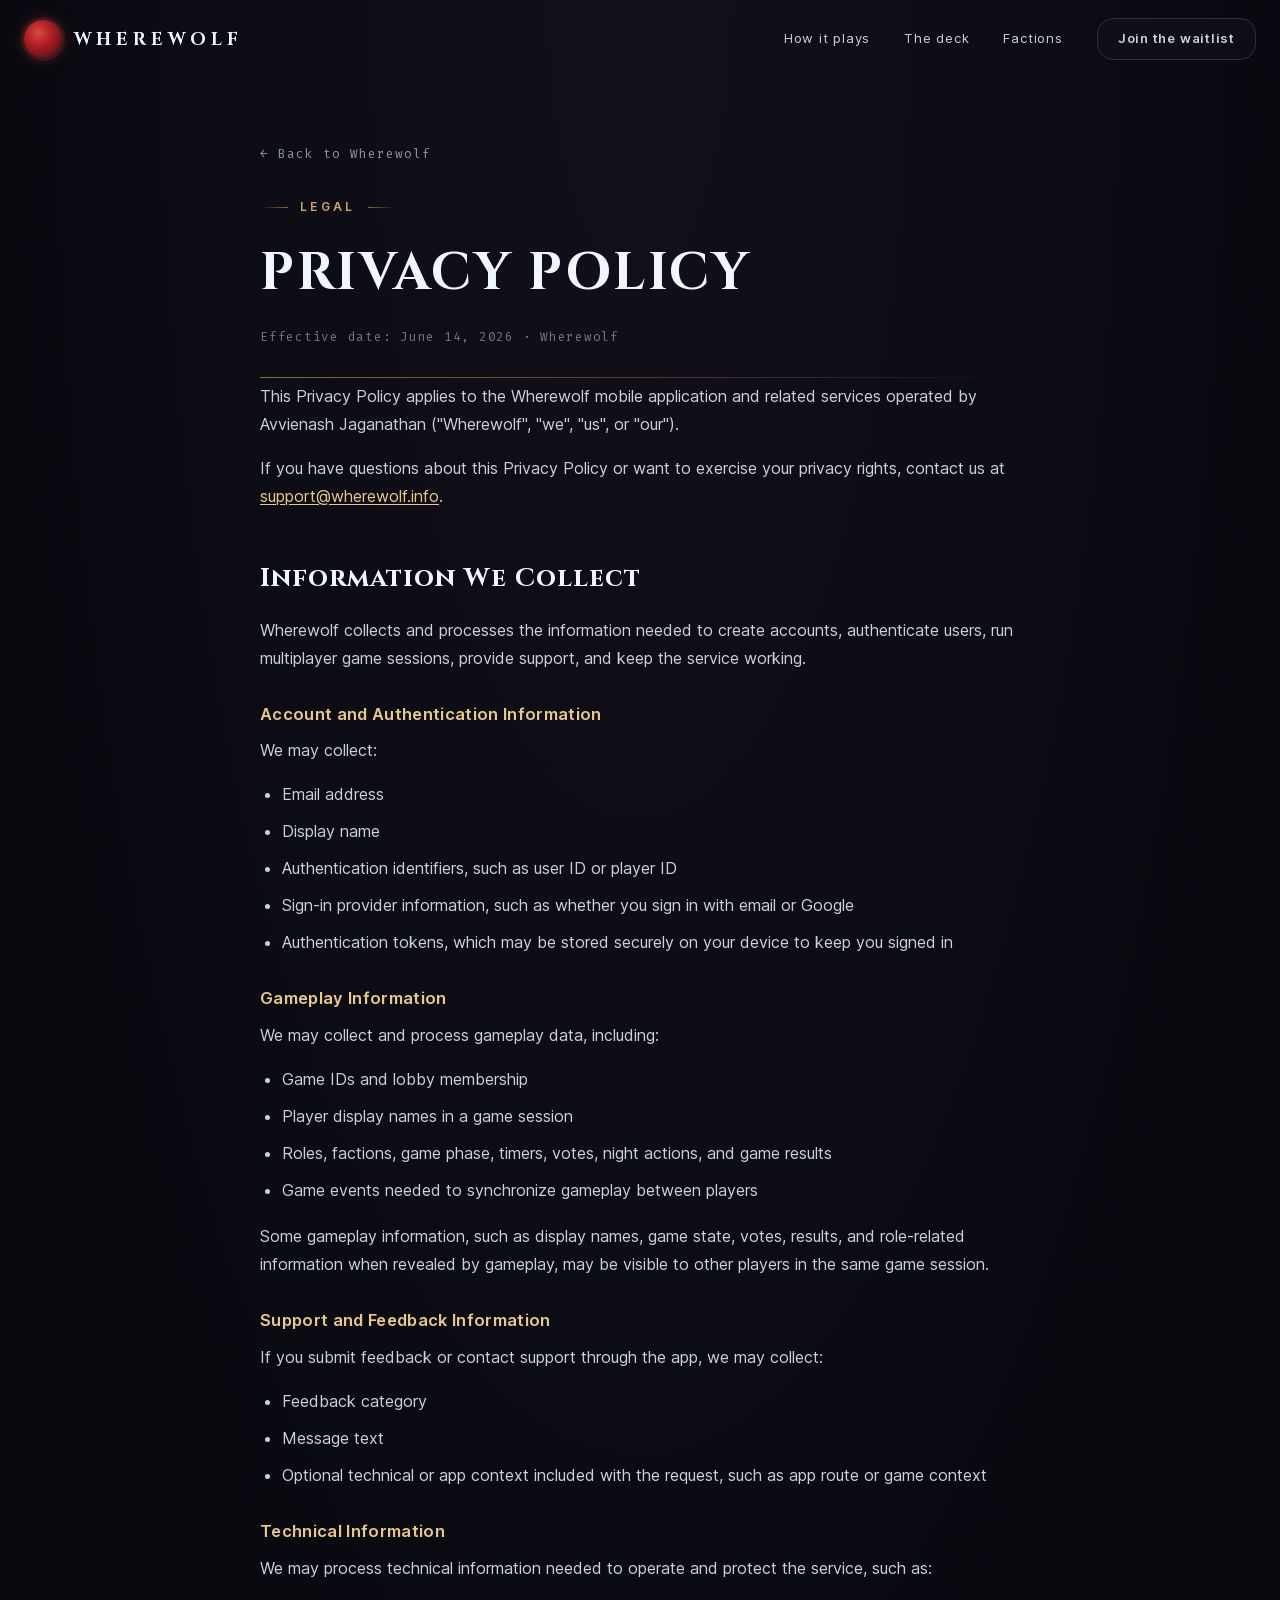
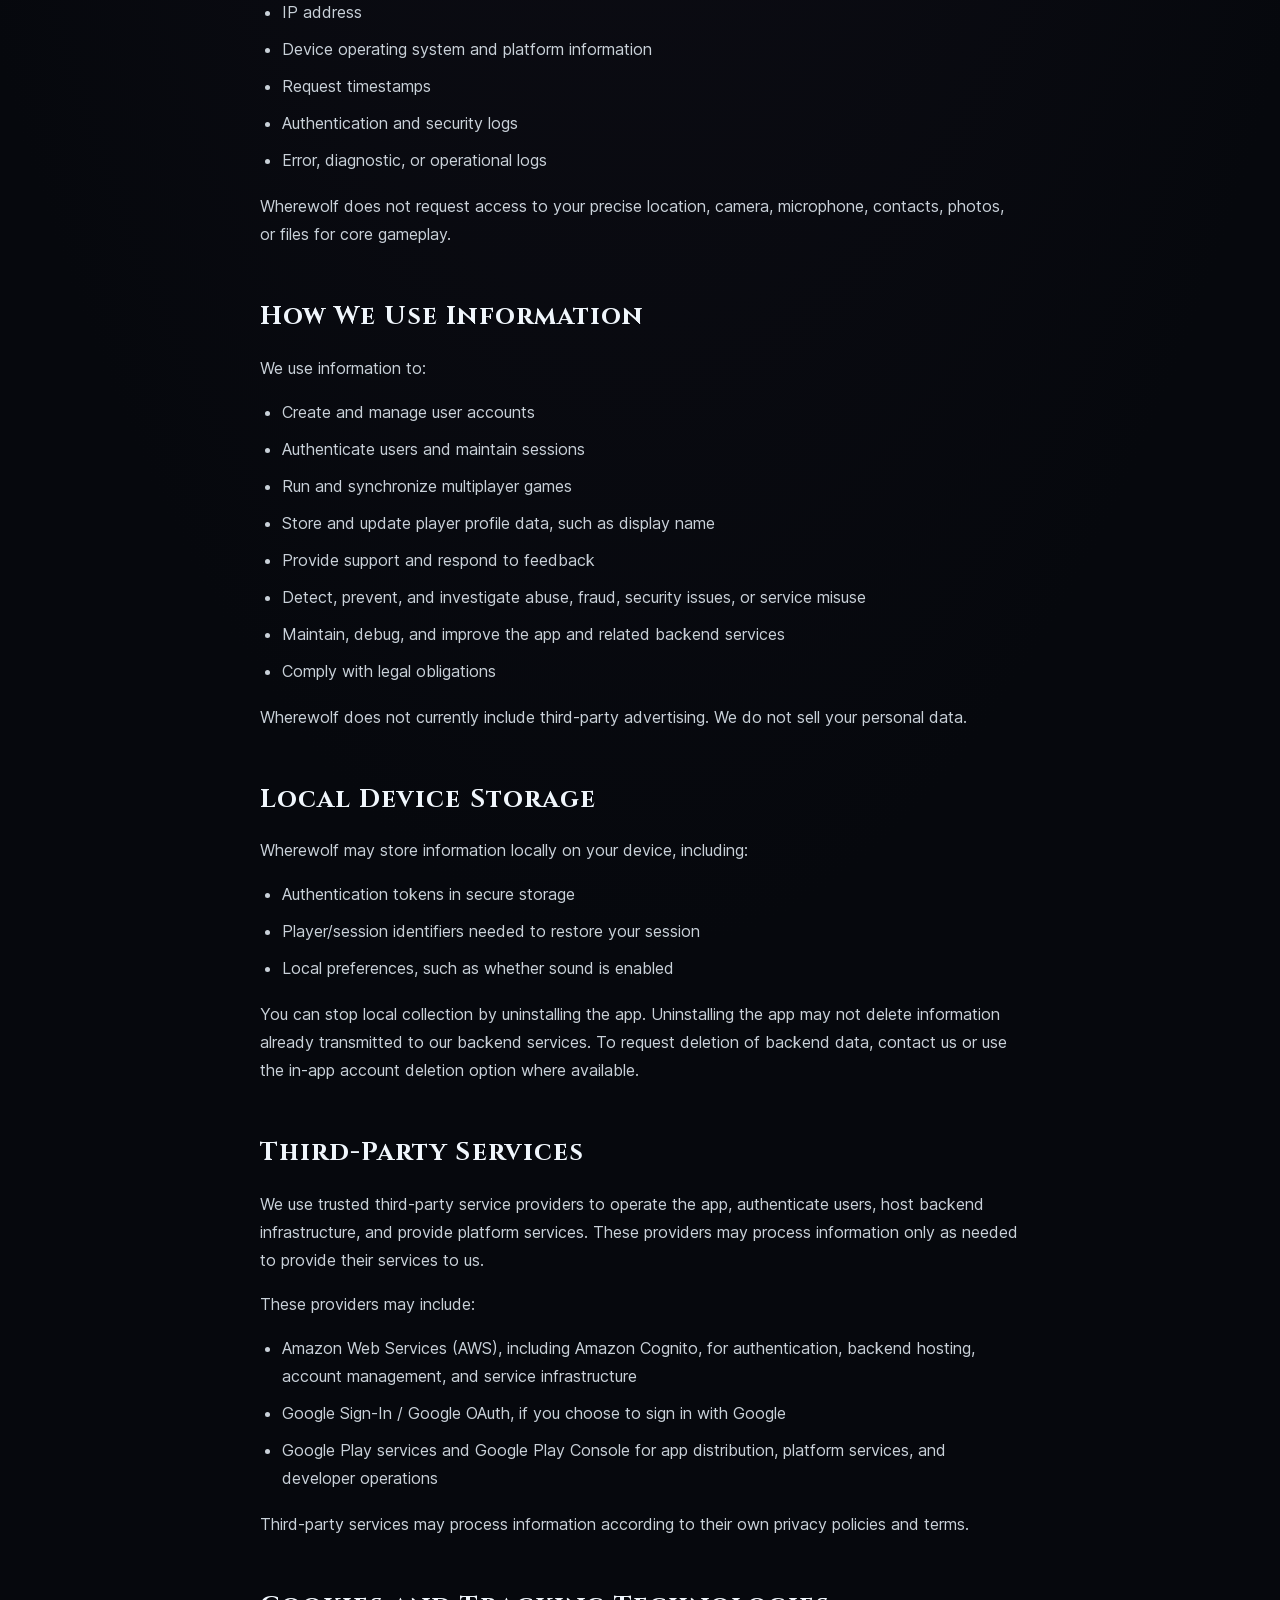
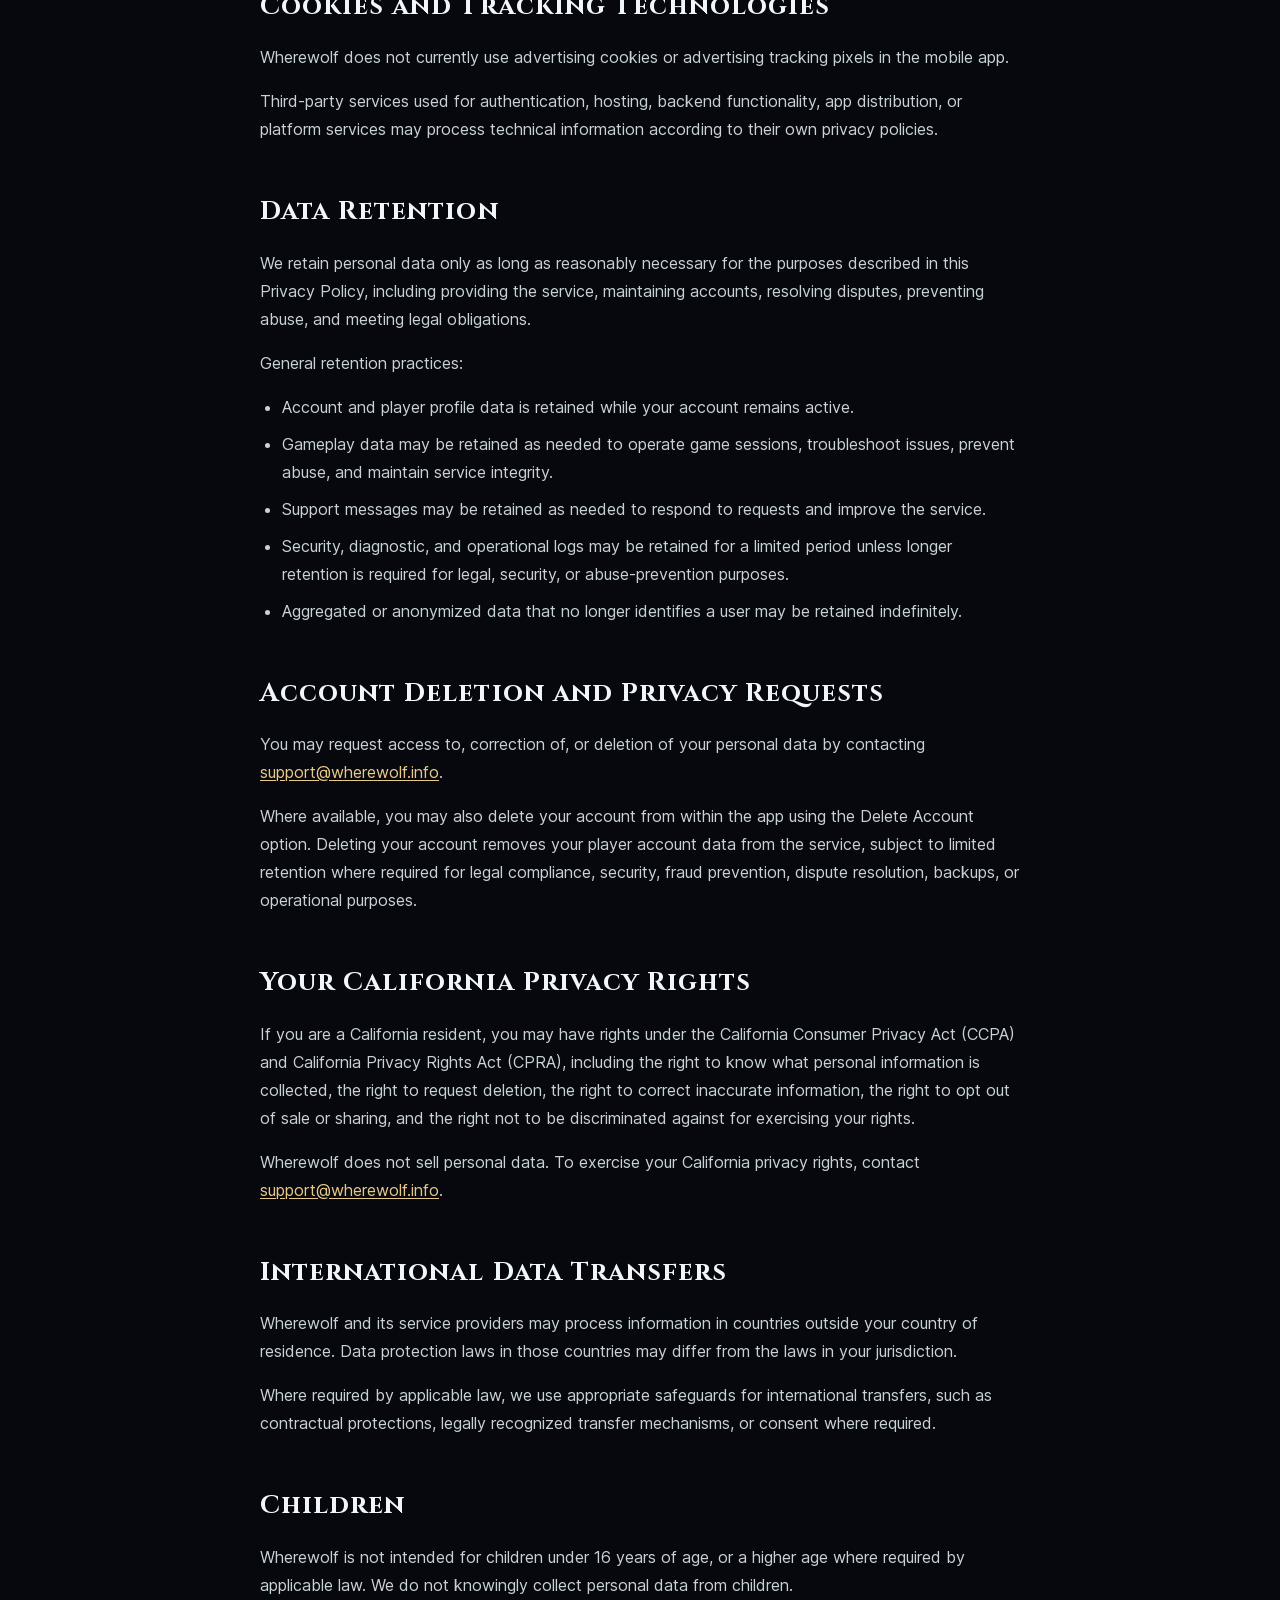
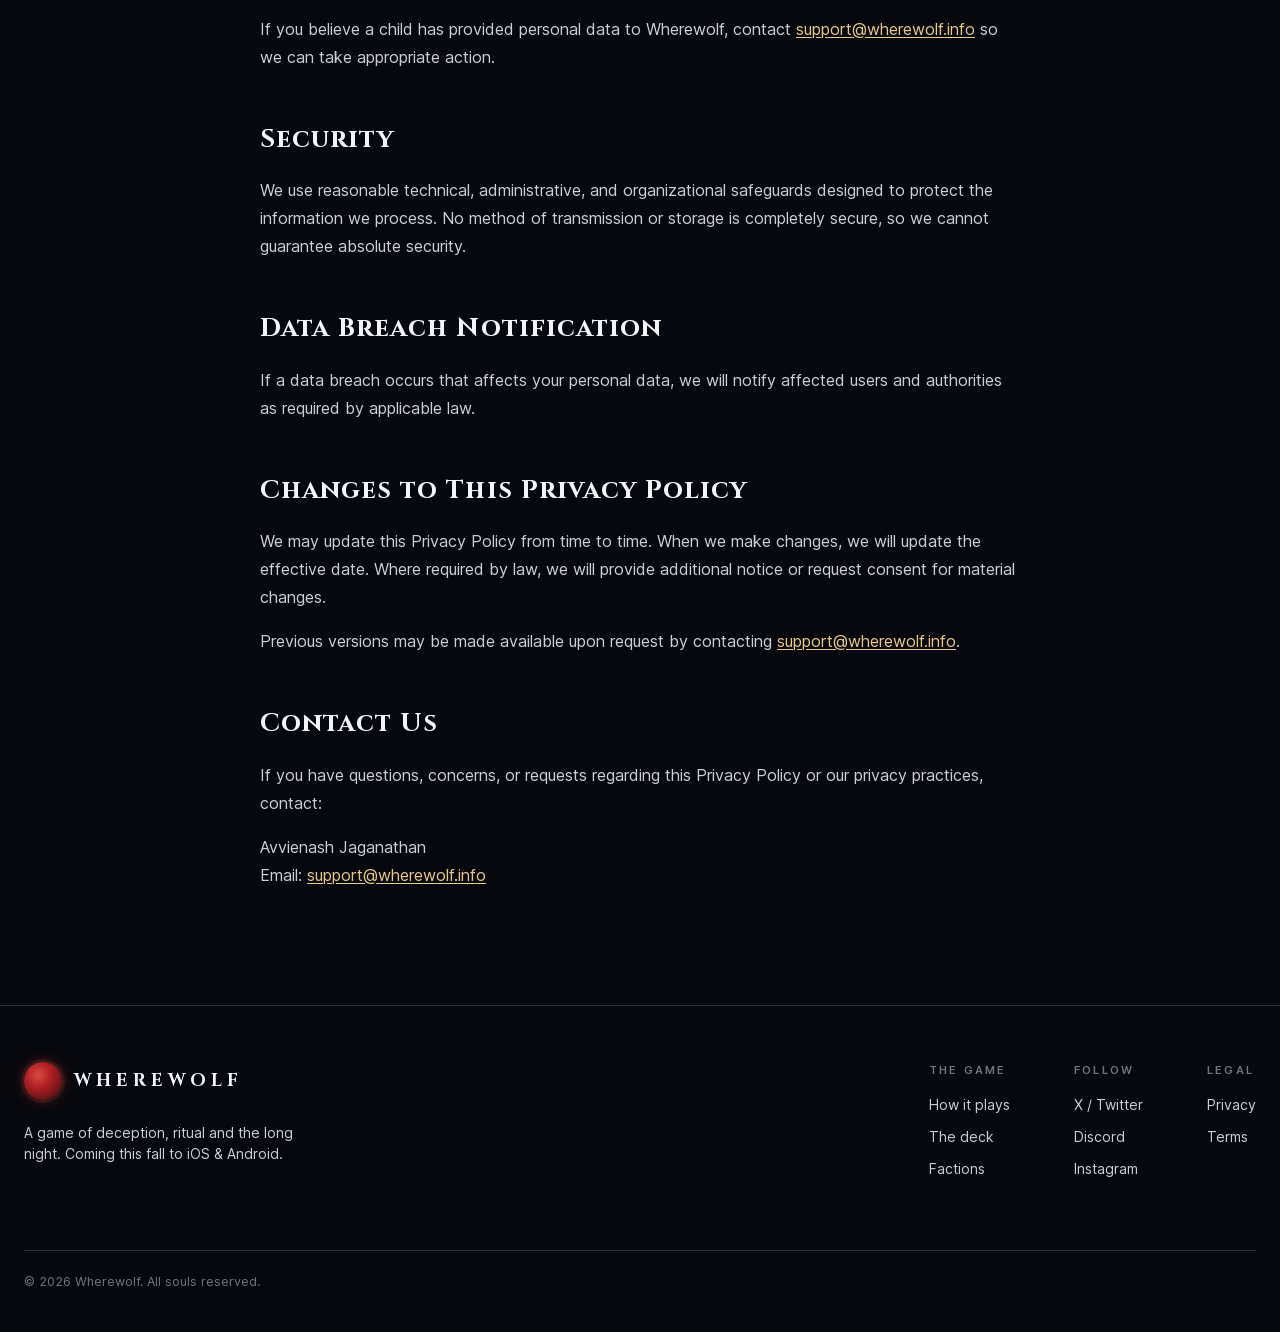
==== privacy.html @ 6dd6f6cc "Add styled Privacy Policy and Terms pages; wire footer links - New privacy.html and terms.html reuse" ====
<!DOCTYPE html>
<html lang="en">
<head>
<meta charset="UTF-8" />
<meta name="viewport" content="width=device-width, initial-scale=1.0" />
<title>Privacy Policy — Wherewolf</title>
<meta name="description" content="Privacy Policy for the Wherewolf mobile game." />
<link rel="stylesheet" href="site.css" />
<link rel="stylesheet" href="legal.css" />
</head>
<body>

<!-- NAV -->
<nav class="nav">
  <div class="wrap">
    <a class="brand" href="index.html">
      <span class="brand-mark"></span>
      <span class="brand-name">Wherewolf</span>
    </a>
    <div class="nav-links">
      <a href="index.html#loop">How it plays</a>
      <a href="index.html#deck">The deck</a>
      <a href="index.html#factions">Factions</a>
      <a href="index.html#join" class="btn btn-ghost" style="height:42px;padding:0 20px;">Join the waitlist</a>
    </div>
  </div>
</nav>

<!-- CONTENT -->
<main class="legal">
  <div class="legal-wrap">
    <a class="legal-back" href="index.html">&larr; Back to Wherewolf</a>
    <div class="legal-head">
      <span class="eyebrow dual">Legal</span>
      <h1 class="legal-title">Privacy Policy</h1>
      <p class="legal-meta">Effective date: June 14, 2026 &middot; Wherewolf</p>
    </div>
    <div class="legal-rule"></div>

    <div class="legal-body">
      <p>This Privacy Policy applies to the Wherewolf mobile application and related services operated by Avvienash Jaganathan ("Wherewolf", "we", "us", or "our").</p>
      <p>If you have questions about this Privacy Policy or want to exercise your privacy rights, contact us at <a href="mailto:support@wherewolf.info">support@wherewolf.info</a>.</p>

      <h2>Information We Collect</h2>
      <p>Wherewolf collects and processes the information needed to create accounts, authenticate users, run multiplayer game sessions, provide support, and keep the service working.</p>

      <h3>Account and Authentication Information</h3>
      <p>We may collect:</p>
      <ul>
        <li>Email address</li>
        <li>Display name</li>
        <li>Authentication identifiers, such as user ID or player ID</li>
        <li>Sign-in provider information, such as whether you sign in with email or Google</li>
        <li>Authentication tokens, which may be stored securely on your device to keep you signed in</li>
      </ul>

      <h3>Gameplay Information</h3>
      <p>We may collect and process gameplay data, including:</p>
      <ul>
        <li>Game IDs and lobby membership</li>
        <li>Player display names in a game session</li>
        <li>Roles, factions, game phase, timers, votes, night actions, and game results</li>
        <li>Game events needed to synchronize gameplay between players</li>
      </ul>
      <p>Some gameplay information, such as display names, game state, votes, results, and role-related information when revealed by gameplay, may be visible to other players in the same game session.</p>

      <h3>Support and Feedback Information</h3>
      <p>If you submit feedback or contact support through the app, we may collect:</p>
      <ul>
        <li>Feedback category</li>
        <li>Message text</li>
        <li>Optional technical or app context included with the request, such as app route or game context</li>
      </ul>

      <h3>Technical Information</h3>
      <p>We may process technical information needed to operate and protect the service, such as:</p>
      <ul>
        <li>IP address</li>
        <li>Device operating system and platform information</li>
        <li>Request timestamps</li>
        <li>Authentication and security logs</li>
        <li>Error, diagnostic, or operational logs</li>
      </ul>
      <p>Wherewolf does not request access to your precise location, camera, microphone, contacts, photos, or files for core gameplay.</p>

      <h2>How We Use Information</h2>
      <p>We use information to:</p>
      <ul>
        <li>Create and manage user accounts</li>
        <li>Authenticate users and maintain sessions</li>
        <li>Run and synchronize multiplayer games</li>
        <li>Store and update player profile data, such as display name</li>
        <li>Provide support and respond to feedback</li>
        <li>Detect, prevent, and investigate abuse, fraud, security issues, or service misuse</li>
        <li>Maintain, debug, and improve the app and related backend services</li>
        <li>Comply with legal obligations</li>
      </ul>
      <p>Wherewolf does not currently include third-party advertising. We do not sell your personal data.</p>

      <h2>Local Device Storage</h2>
      <p>Wherewolf may store information locally on your device, including:</p>
      <ul>
        <li>Authentication tokens in secure storage</li>
        <li>Player/session identifiers needed to restore your session</li>
        <li>Local preferences, such as whether sound is enabled</li>
      </ul>
      <p>You can stop local collection by uninstalling the app. Uninstalling the app may not delete information already transmitted to our backend services. To request deletion of backend data, contact us or use the in-app account deletion option where available.</p>

      <h2>Third-Party Services</h2>
      <p>We use trusted third-party service providers to operate the app, authenticate users, host backend infrastructure, and provide platform services. These providers may process information only as needed to provide their services to us.</p>
      <p>These providers may include:</p>
      <ul>
        <li>Amazon Web Services (AWS), including Amazon Cognito, for authentication, backend hosting, account management, and service infrastructure</li>
        <li>Google Sign-In / Google OAuth, if you choose to sign in with Google</li>
        <li>Google Play services and Google Play Console for app distribution, platform services, and developer operations</li>
      </ul>
      <p>Third-party services may process information according to their own privacy policies and terms.</p>

      <h2>Cookies and Tracking Technologies</h2>
      <p>Wherewolf does not currently use advertising cookies or advertising tracking pixels in the mobile app.</p>
      <p>Third-party services used for authentication, hosting, backend functionality, app distribution, or platform services may process technical information according to their own privacy policies.</p>

      <h2>Data Retention</h2>
      <p>We retain personal data only as long as reasonably necessary for the purposes described in this Privacy Policy, including providing the service, maintaining accounts, resolving disputes, preventing abuse, and meeting legal obligations.</p>
      <p>General retention practices:</p>
      <ul>
        <li>Account and player profile data is retained while your account remains active.</li>
        <li>Gameplay data may be retained as needed to operate game sessions, troubleshoot issues, prevent abuse, and maintain service integrity.</li>
        <li>Support messages may be retained as needed to respond to requests and improve the service.</li>
        <li>Security, diagnostic, and operational logs may be retained for a limited period unless longer retention is required for legal, security, or abuse-prevention purposes.</li>
        <li>Aggregated or anonymized data that no longer identifies a user may be retained indefinitely.</li>
      </ul>

      <h2>Account Deletion and Privacy Requests</h2>
      <p>You may request access to, correction of, or deletion of your personal data by contacting <a href="mailto:support@wherewolf.info">support@wherewolf.info</a>.</p>
      <p>Where available, you may also delete your account from within the app using the Delete Account option. Deleting your account removes your player account data from the service, subject to limited retention where required for legal compliance, security, fraud prevention, dispute resolution, backups, or operational purposes.</p>

      <h2>Your California Privacy Rights</h2>
      <p>If you are a California resident, you may have rights under the California Consumer Privacy Act (CCPA) and California Privacy Rights Act (CPRA), including the right to know what personal information is collected, the right to request deletion, the right to correct inaccurate information, the right to opt out of sale or sharing, and the right not to be discriminated against for exercising your rights.</p>
      <p>Wherewolf does not sell personal data. To exercise your California privacy rights, contact <a href="mailto:support@wherewolf.info">support@wherewolf.info</a>.</p>

      <h2>International Data Transfers</h2>
      <p>Wherewolf and its service providers may process information in countries outside your country of residence. Data protection laws in those countries may differ from the laws in your jurisdiction.</p>
      <p>Where required by applicable law, we use appropriate safeguards for international transfers, such as contractual protections, legally recognized transfer mechanisms, or consent where required.</p>

      <h2>Children</h2>
      <p>Wherewolf is not intended for children under 16 years of age, or a higher age where required by applicable law. We do not knowingly collect personal data from children.</p>
      <p>If you believe a child has provided personal data to Wherewolf, contact <a href="mailto:support@wherewolf.info">support@wherewolf.info</a> so we can take appropriate action.</p>

      <h2>Security</h2>
      <p>We use reasonable technical, administrative, and organizational safeguards designed to protect the information we process. No method of transmission or storage is completely secure, so we cannot guarantee absolute security.</p>

      <h2>Data Breach Notification</h2>
      <p>If a data breach occurs that affects your personal data, we will notify affected users and authorities as required by applicable law.</p>

      <h2>Changes to This Privacy Policy</h2>
      <p>We may update this Privacy Policy from time to time. When we make changes, we will update the effective date. Where required by law, we will provide additional notice or request consent for material changes.</p>
      <p>Previous versions may be made available upon request by contacting <a href="mailto:support@wherewolf.info">support@wherewolf.info</a>.</p>

      <h2>Contact Us</h2>
      <p>If you have questions, concerns, or requests regarding this Privacy Policy or our privacy practices, contact:</p>
      <p>Avvienash Jaganathan<br />Email: <a href="mailto:support@wherewolf.info">support@wherewolf.info</a></p>
    </div>
  </div>
</main>

<!-- FOOTER -->
<footer class="foot">
  <div class="wrap">
    <div>
      <div class="brand"><span class="brand-mark"></span><span class="brand-name">Wherewolf</span></div>
      <p class="ww-body-2" style="margin:16px 0 0;max-width:34ch;">A game of deception, ritual and the long night. Coming this fall to iOS &amp; Android.</p>
    </div>
    <div class="foot-cols">
      <div class="foot-col">
        <h5>The game</h5>
        <a href="index.html#loop">How it plays</a>
        <a href="index.html#deck">The deck</a>
        <a href="index.html#factions">Factions</a>
      </div>
      <div class="foot-col">
        <h5>Follow</h5>
        <a href="#">X / Twitter</a>
        <a href="#">Discord</a>
        <a href="#">Instagram</a>
      </div>
      <div class="foot-col">
        <h5>Legal</h5>
        <a href="privacy.html">Privacy</a>
        <a href="terms.html">Terms</a>
      </div>
    </div>
    <div class="foot-legal">&copy; 2026 Wherewolf. All souls reserved.</div>
  </div>
</footer>

<script src="common.js"></script>
</body>
</html>
---- site.css ----
/* ============================================================
   Werewolf — shared website base
   Imports the design-system tokens, adds web-scale layout,
   nav, footer, store badges and the role-badge mask utility.
   ============================================================ */
@import url('colors_and_type.css');
@import url('https://fonts.googleapis.com/css2?family=Material+Symbols+Outlined:opsz,wght,FILL,GRAD@20..48,100..700,0..1,-25..200&display=block');

*, *::before, *::after { box-sizing: border-box; }
html { scroll-behavior: smooth; -webkit-text-size-adjust: 100%; }
body {
  margin: 0;
  background: var(--ww-bg);
  color: var(--ww-fg);
  font-family: var(--ww-font-body);
  font-size: var(--ww-body-size);
  line-height: var(--ww-body-leading);
  -webkit-font-smoothing: antialiased;
  -moz-osx-font-smoothing: grayscale;
  overflow-x: hidden;
}
img { display: block; max-width: 100%; }
a { color: inherit; text-decoration: none; }
button { font-family: inherit; cursor: pointer; }
::selection { background: var(--ww-gold); color: #11100c; }

.material-symbols-outlined {
  font-variation-settings: 'FILL' 0, 'wght' 300, 'GRAD' 0, 'opsz' 24;
  line-height: 1;
}

/* ----- layout helpers ----- */
.wrap { width: min(1240px, 100% - 48px); margin-inline: auto; }
.wrap-narrow { width: min(960px, 100% - 48px); margin-inline: auto; }

/* ----- eyebrow / section heads ----- */
.eyebrow {
  font-family: var(--ww-font-body);
  font-size: 12px; font-weight: 600;
  letter-spacing: 0.28em; text-transform: uppercase;
  color: var(--ww-gold);
  display: inline-flex; align-items: center; gap: 12px;
}
.eyebrow::before, .eyebrow.dual::after {
  content: ''; width: 28px; height: 1px;
  background: linear-gradient(90deg, transparent, var(--ww-gold-deep));
}
.eyebrow.dual::after { background: linear-gradient(90deg, var(--ww-gold-deep), transparent); }

.gold-text {
  background: linear-gradient(176deg, var(--ww-moon) 0%, var(--ww-gold-soft) 38%, var(--ww-gold) 64%, var(--ww-gold-deep) 100%);
  -webkit-background-clip: text; background-clip: text; color: transparent;
}

/* ----- buttons ----- */
.btn {
  display: inline-flex; align-items: center; justify-content: center; gap: 10px;
  height: 52px; padding: 0 28px; border-radius: var(--ww-r-lg);
  font-weight: 600; font-size: 15px; letter-spacing: 0.02em;
  border: 1px solid transparent; transition: filter var(--ww-dur-fast) var(--ww-ease), background var(--ww-dur-base) var(--ww-ease), border-color var(--ww-dur-base) var(--ww-ease);
}
.btn-primary {
  background: linear-gradient(180deg, var(--ww-primary-soft), var(--ww-primary));
  color: #fff; box-shadow: var(--ww-glow-primary);
}
.btn-primary:hover { filter: brightness(1.08); }
.btn-ghost { background: rgba(255,255,255,0.02); border-color: var(--ww-divider); color: var(--ww-fg); }
.btn-ghost:hover { border-color: var(--ww-stroke-gold); }
.btn-gold {
  background: linear-gradient(180deg, var(--ww-gold-soft), var(--ww-gold));
  color: #1a1408; box-shadow: var(--ww-glow-gold);
}
.btn-gold:hover { filter: brightness(1.06); }

/* ----- store badges (custom, trademark-safe) ----- */
.stores { display: flex; flex-wrap: wrap; gap: 14px; }
.store {
  display: inline-flex; align-items: center; gap: 12px;
  height: 58px; padding: 0 22px 0 18px; border-radius: 14px;
  background: linear-gradient(180deg, #15171f, #0c0e14);
  border: 1px solid var(--ww-card-edge);
  transition: border-color var(--ww-dur-base) var(--ww-ease), transform var(--ww-dur-base) var(--ww-ease-emph);
}
.store:hover { border-color: var(--ww-stroke-gold); transform: translateY(-2px); }
.store .material-symbols-outlined { font-size: 30px; color: var(--ww-fg); font-variation-settings: 'FILL' 1, 'wght' 400; }
.store-lines { display: flex; flex-direction: column; line-height: 1.15; }
.store-lines small { font-size: 10px; letter-spacing: 0.18em; text-transform: uppercase; color: var(--ww-fg-3); }
.store-lines strong { font-size: 17px; font-weight: 600; color: var(--ww-fg); letter-spacing: 0.01em; }

/* ----- role-badge silhouette (black art masked to any color) ----- */
.rbadge {
  -webkit-mask-position: center; mask-position: center;
  -webkit-mask-repeat: no-repeat; mask-repeat: no-repeat;
  -webkit-mask-size: contain; mask-size: contain;
  background-color: var(--ww-gold);
}

/* ----- code chip ----- */
.codechip {
  font-family: var(--ww-font-mono); font-weight: 600;
  font-size: 18px; letter-spacing: 0.25em; color: var(--ww-moon);
}

/* ----- atmosphere ----- */
.grain::after {
  content: ''; position: absolute; inset: 0; z-index: 2; pointer-events: none;
  background-image: var(--ww-grain-svg); mix-blend-mode: overlay; opacity: 0.07;
}
.vignette::after {
  content: ''; position: absolute; inset: 0; z-index: 2; pointer-events: none;
  background: var(--ww-vignette);
}

/* ----- shared site nav ----- */
.nav {
  position: fixed; inset: 0 0 auto 0; z-index: 50;
  display: flex; align-items: center; justify-content: space-between;
  padding: 18px 0; transition: background var(--ww-dur-base) var(--ww-ease), border-color var(--ww-dur-base) var(--ww-ease), backdrop-filter var(--ww-dur-base);
  border-bottom: 1px solid transparent;
}
.nav.scrolled {
  background: rgba(6,8,13,0.72); backdrop-filter: blur(14px);
  border-bottom-color: rgba(201,163,107,0.16);
}
.nav .wrap { display: flex; align-items: center; justify-content: space-between; }
.brand { display: inline-flex; align-items: center; gap: 12px; }
.brand-mark {
  width: 38px; height: 38px; border-radius: 50%;
  /* Blood-moon mark, CSS-generated so no image asset is required.
     To use a real logo instead: background: url('mark.jpg') center/cover; (and add mark.jpg). */
  background: radial-gradient(circle at 38% 34%, #d94a3f 0%, #b21f25 36%, #6e1518 70%, #2a0c10 100%);
  border: 1px solid var(--ww-stroke-gold);
  box-shadow: 0 0 0 3px rgba(201,163,107,0.08), 0 0 12px 1px rgba(178,31,37,0.5);
}
.brand-name {
  font-family: var(--ww-font-display); font-weight: 700; font-size: 18px;
  letter-spacing: 0.28em; text-transform: uppercase; color: var(--ww-fg);
}
.nav-links { display: flex; align-items: center; gap: 34px; }
.nav-links a {
  font-size: 13px; letter-spacing: 0.06em; color: var(--ww-fg-2);
  transition: color var(--ww-dur-fast) var(--ww-ease);
}
.nav-links a:hover { color: var(--ww-gold-soft); }

/* ----- shared footer ----- */
.foot { border-top: 1px solid var(--ww-divider); padding: 56px 0 40px; background: var(--ww-bg); }
.foot .wrap { display: flex; flex-wrap: wrap; gap: 32px; justify-content: space-between; align-items: flex-start; }
.foot-cols { display: flex; gap: 64px; flex-wrap: wrap; }
.foot-col h5 { font-size: 11px; letter-spacing: 0.2em; text-transform: uppercase; color: var(--ww-fg-4); margin: 0 0 16px; font-weight: 600; }
.foot-col a { display: block; font-size: 14px; color: var(--ww-fg-2); margin-bottom: 11px; transition: color var(--ww-dur-fast); }
.foot-col a:hover { color: var(--ww-gold-soft); }
.foot-legal { color: var(--ww-fg-4); font-size: 12.5px; margin-top: 28px; width: 100%; border-top: 1px solid var(--ww-divider); padding-top: 22px; }

/* reveal-on-scroll */
.reveal { opacity: 0; transform: translateY(26px); transition: opacity 0.7s var(--ww-ease-emph), transform 0.7s var(--ww-ease-emph); }
.reveal.in { opacity: 1; transform: none; }

@media (prefers-reduced-motion: reduce) {
  html { scroll-behavior: auto; }
  .reveal { opacity: 1; transform: none; transition: none; }
}

@media (max-width: 860px) {
  .nav-links { display: none; }
  .wrap, .wrap-narrow { width: 100% - 40px; width: calc(100% - 40px); }
}
---- legal.css ----
/* ============================================================
   Wherewolf — legal / long-form prose pages (privacy, terms)
   Built on top of site.css (design tokens, nav, footer).
   This file only styles the readable content column.
   ============================================================ */

.legal {
  padding: 140px 0 100px;            /* top padding clears the fixed nav */
  background: radial-gradient(120% 80% at 50% 0%, #12101a 0%, var(--ww-bg) 55%);
  min-height: 100vh;
}
.legal-wrap { width: min(760px, 100% - 48px); margin-inline: auto; }

.legal-back {
  display: inline-flex; align-items: center; gap: 8px;
  font-family: var(--ww-font-mono); font-size: 12.5px; letter-spacing: 0.08em;
  color: var(--ww-fg-3); margin-bottom: 26px;
  transition: color var(--ww-dur-fast, 160ms) var(--ww-ease, ease);
}
.legal-back:hover { color: var(--ww-gold-soft); }

.legal-head { margin-bottom: 6px; }
.legal-title {
  font-family: var(--ww-font-display); font-weight: 700;
  font-size: clamp(34px, 6vw, 52px); letter-spacing: 0.05em;
  text-transform: uppercase; color: var(--ww-fg); margin: 18px 0 0;
}
.legal-meta {
  margin: 16px 0 0; font-family: var(--ww-font-mono);
  font-size: 12.5px; letter-spacing: 0.06em; color: var(--ww-fg-4);
}
.legal-rule {
  height: 1px; margin: 30px 0 4px;
  background: linear-gradient(90deg, var(--ww-gold-deep), transparent);
}

.legal-body { color: var(--ww-fg-2); font-size: 16px; line-height: 1.75; }
.legal-body h2 {
  font-family: var(--ww-font-display); font-weight: 700;
  font-size: clamp(20px, 3vw, 26px); letter-spacing: 0.04em;
  color: var(--ww-fg); margin: 46px 0 14px;
}
.legal-body h3 {
  font-family: var(--ww-font-body); font-weight: 600;
  font-size: 16.5px; letter-spacing: 0.02em;
  color: var(--ww-gold-soft); margin: 28px 0 8px;
}
.legal-body p { margin: 0 0 16px; }
.legal-body ul { margin: 0 0 18px; padding-left: 22px; }
.legal-body li { margin: 0 0 9px; }
.legal-body a { color: var(--ww-gold-soft); text-decoration: underline; text-underline-offset: 2px; }
.legal-body a:hover { color: var(--ww-gold); }
.legal-body strong { color: var(--ww-fg); font-weight: 600; }
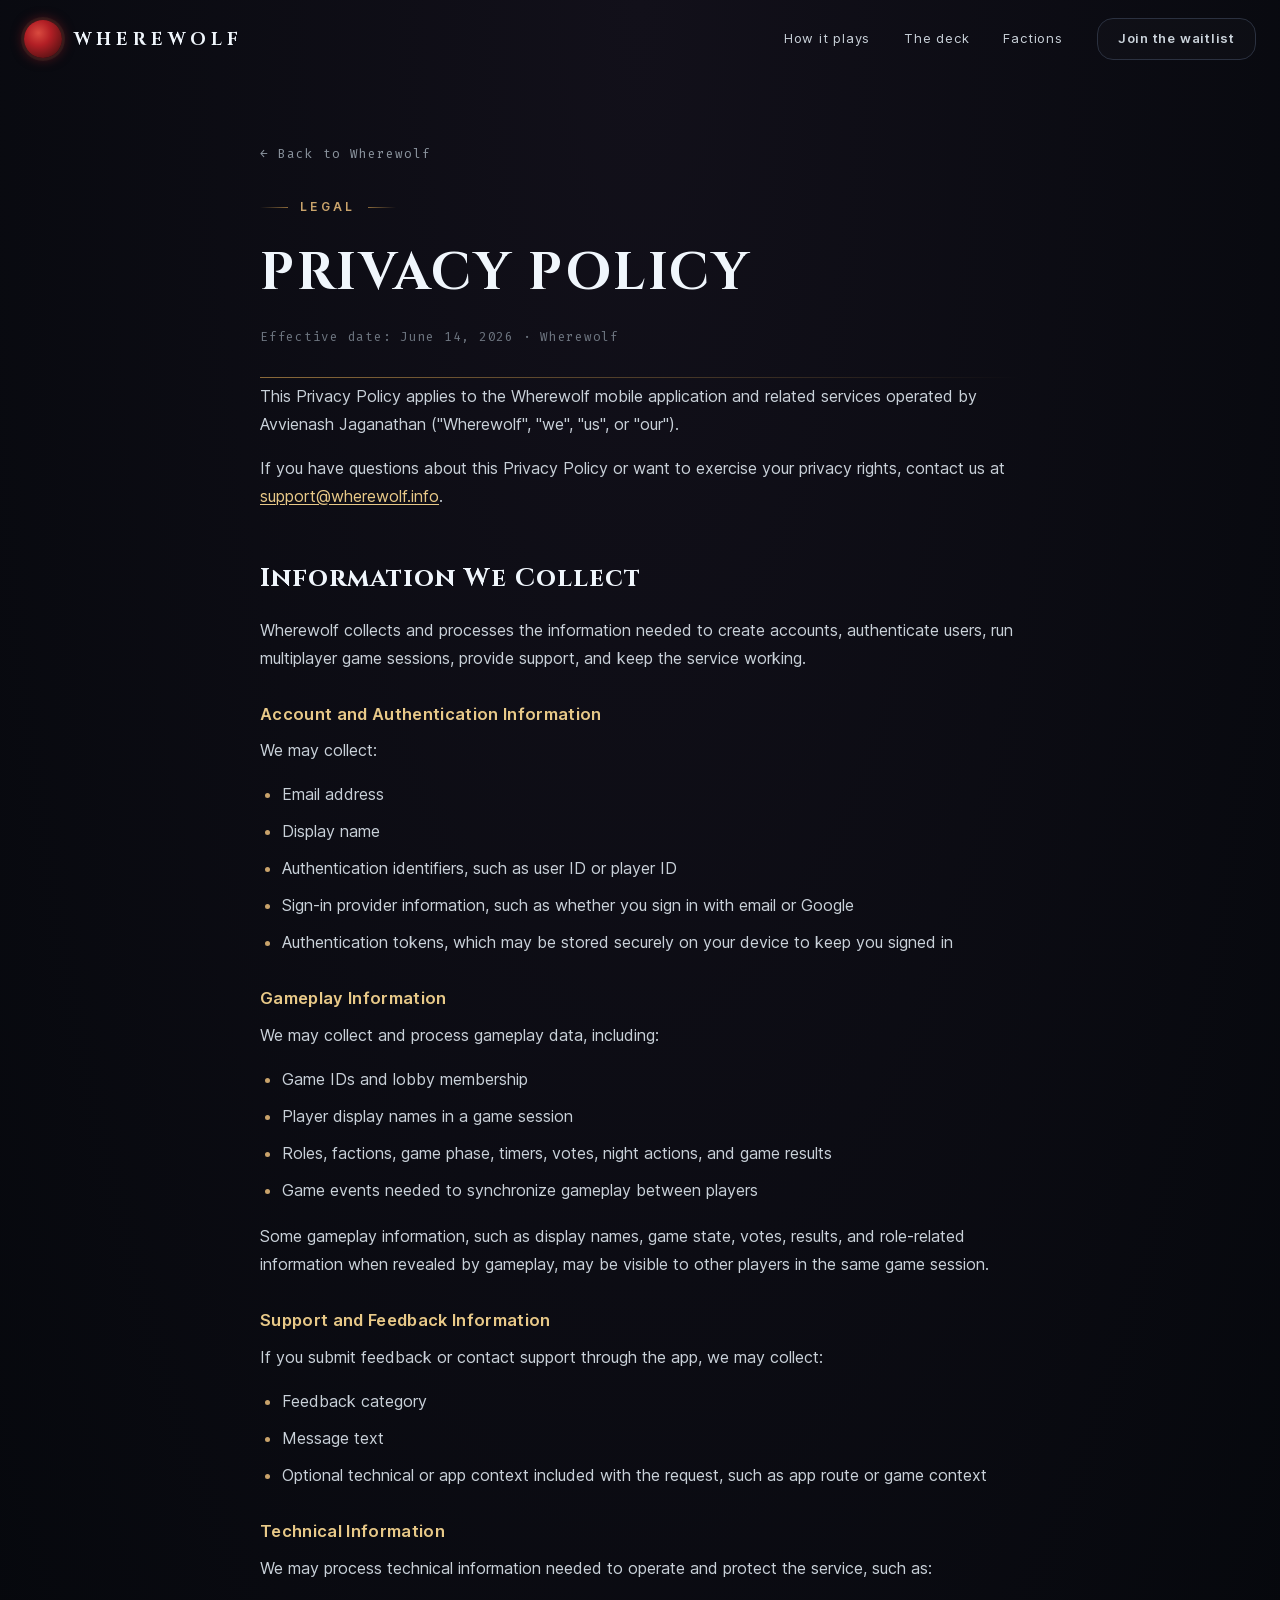
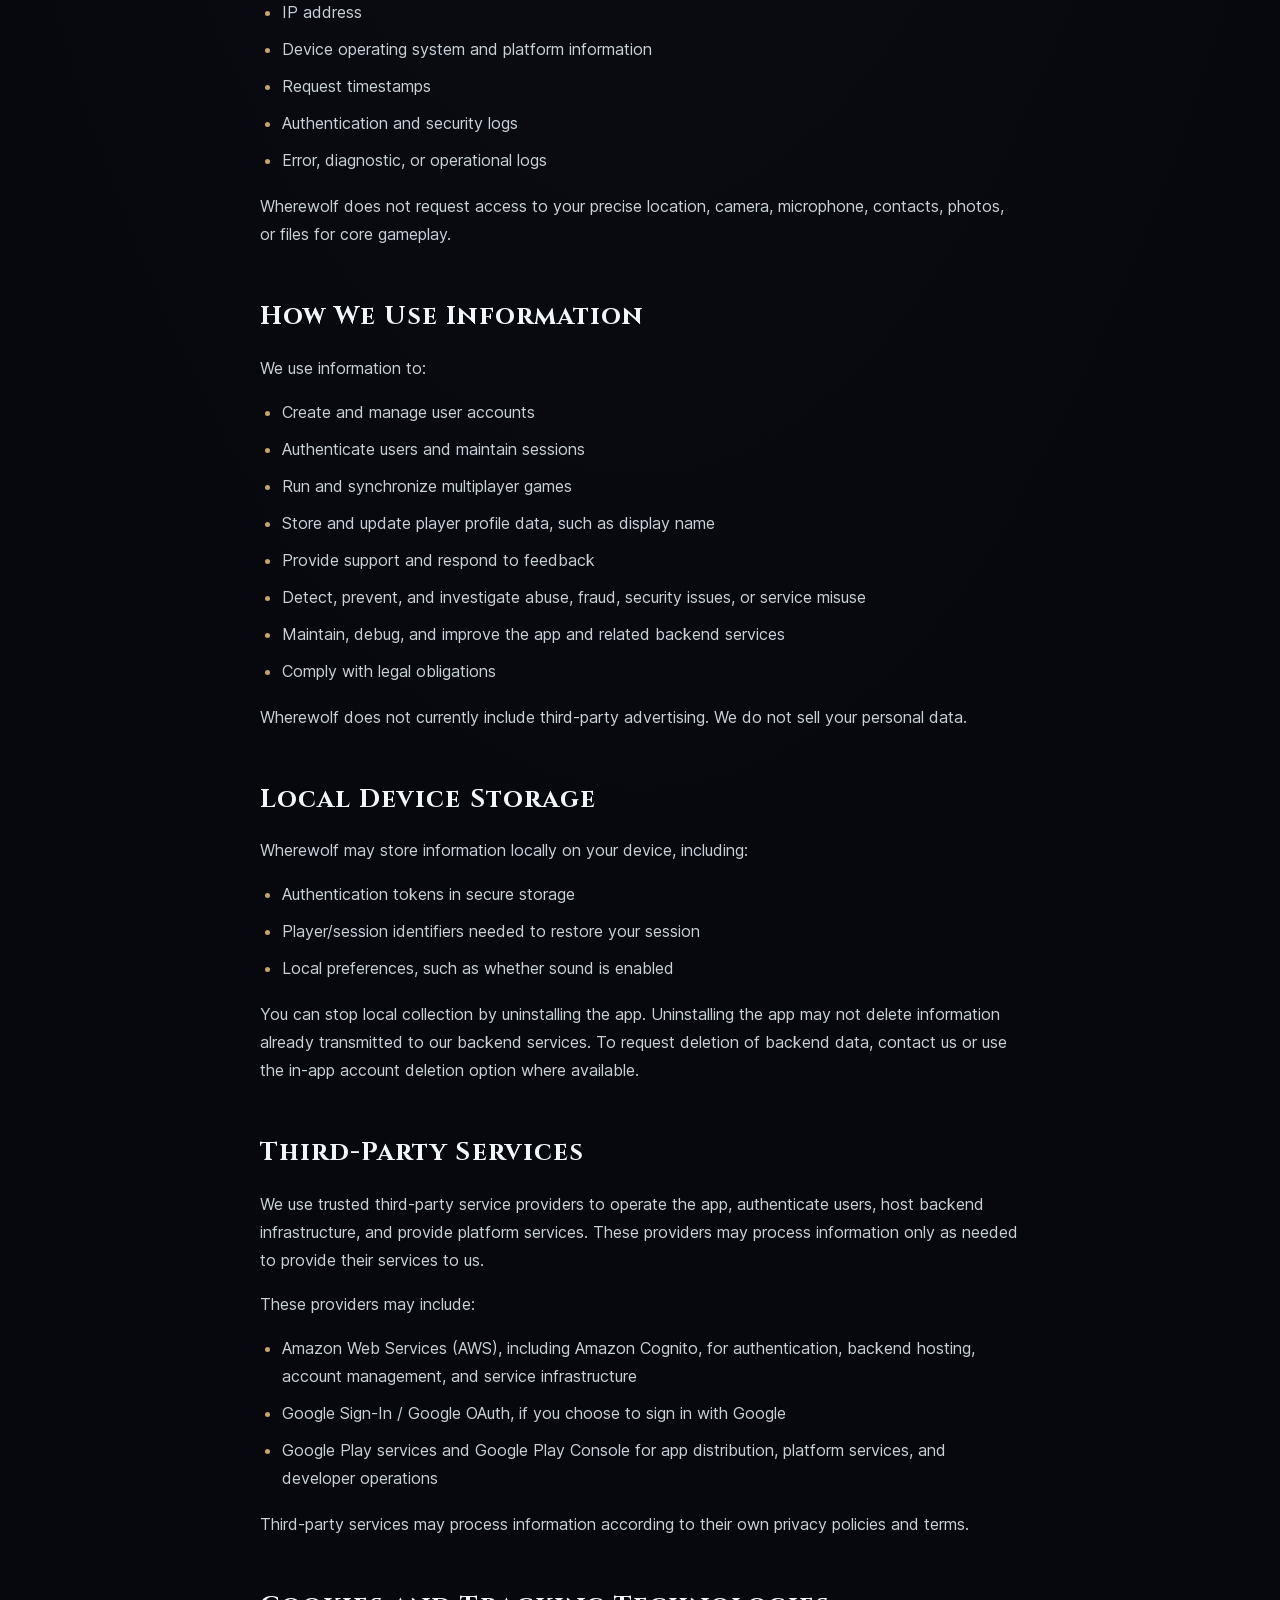
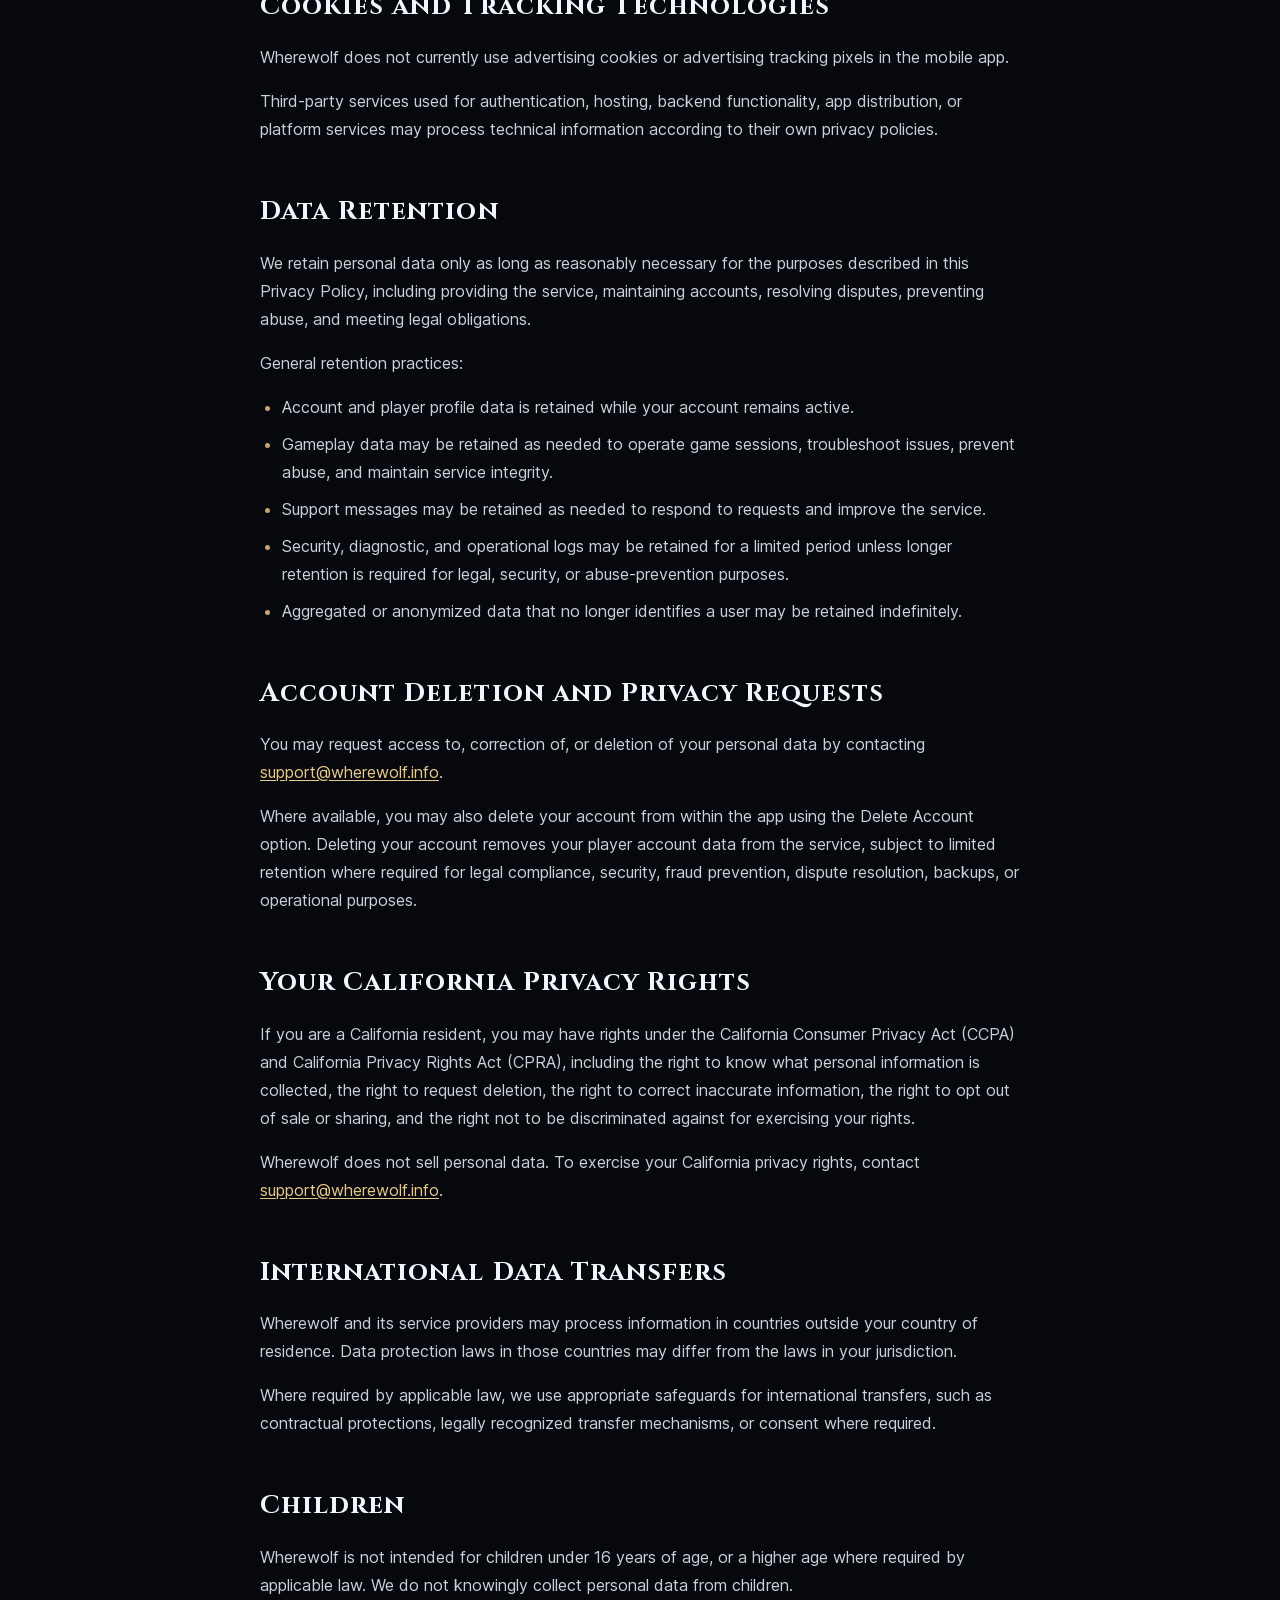
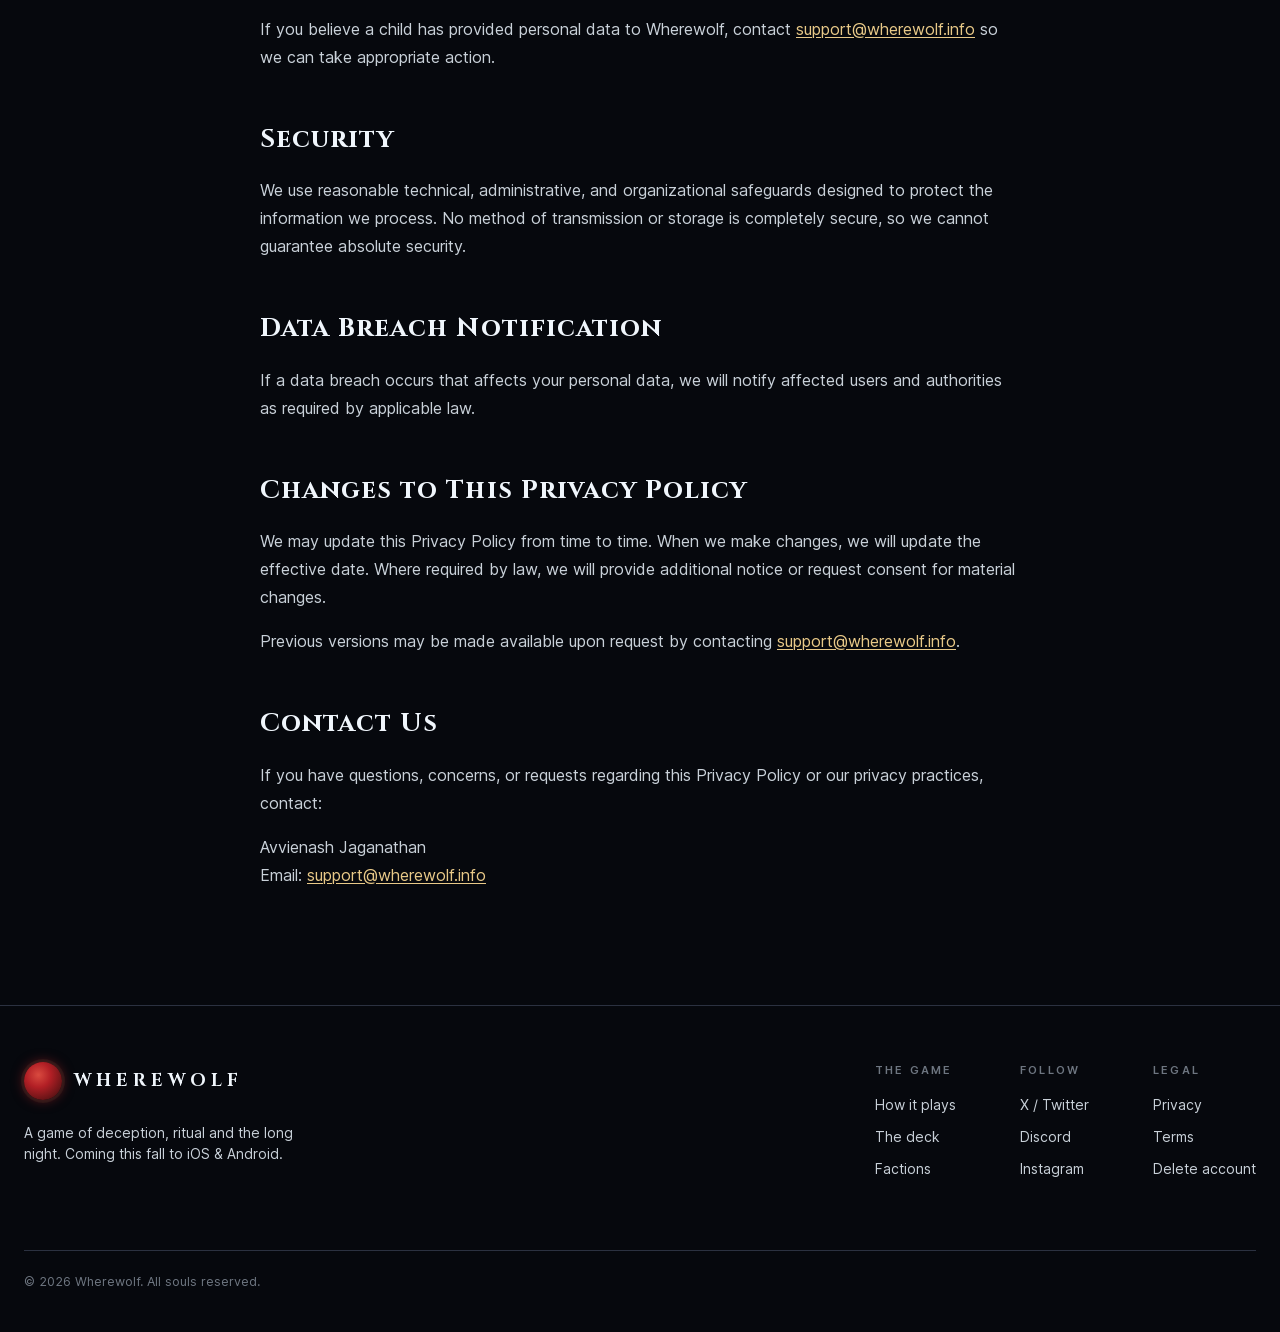
==== commit 5aad0341: "Add account-deletion page (deletion + data-deletion requests); footer links - New account-deletion.h" ====
--- a/privacy.html
+++ b/privacy.html
@@ -188,6 +188,7 @@
         <h5>Legal</h5>
         <a href="privacy.html">Privacy</a>
         <a href="terms.html">Terms</a>
+        <a href="account-deletion.html">Delete account</a>
       </div>
     </div>
     <div class="foot-legal">&copy; 2026 Wherewolf. All souls reserved.</div>
--- a/legal.css
+++ b/legal.css
@@ -46,8 +46,10 @@
   color: var(--ww-gold-soft); margin: 28px 0 8px;
 }
 .legal-body p { margin: 0 0 16px; }
-.legal-body ul { margin: 0 0 18px; padding-left: 22px; }
+.legal-body ul,
+.legal-body ol { margin: 0 0 18px; padding-left: 22px; }
 .legal-body li { margin: 0 0 9px; }
+.legal-body li::marker { color: var(--ww-gold); }
 .legal-body a { color: var(--ww-gold-soft); text-decoration: underline; text-underline-offset: 2px; }
 .legal-body a:hover { color: var(--ww-gold); }
 .legal-body strong { color: var(--ww-fg); font-weight: 600; }
